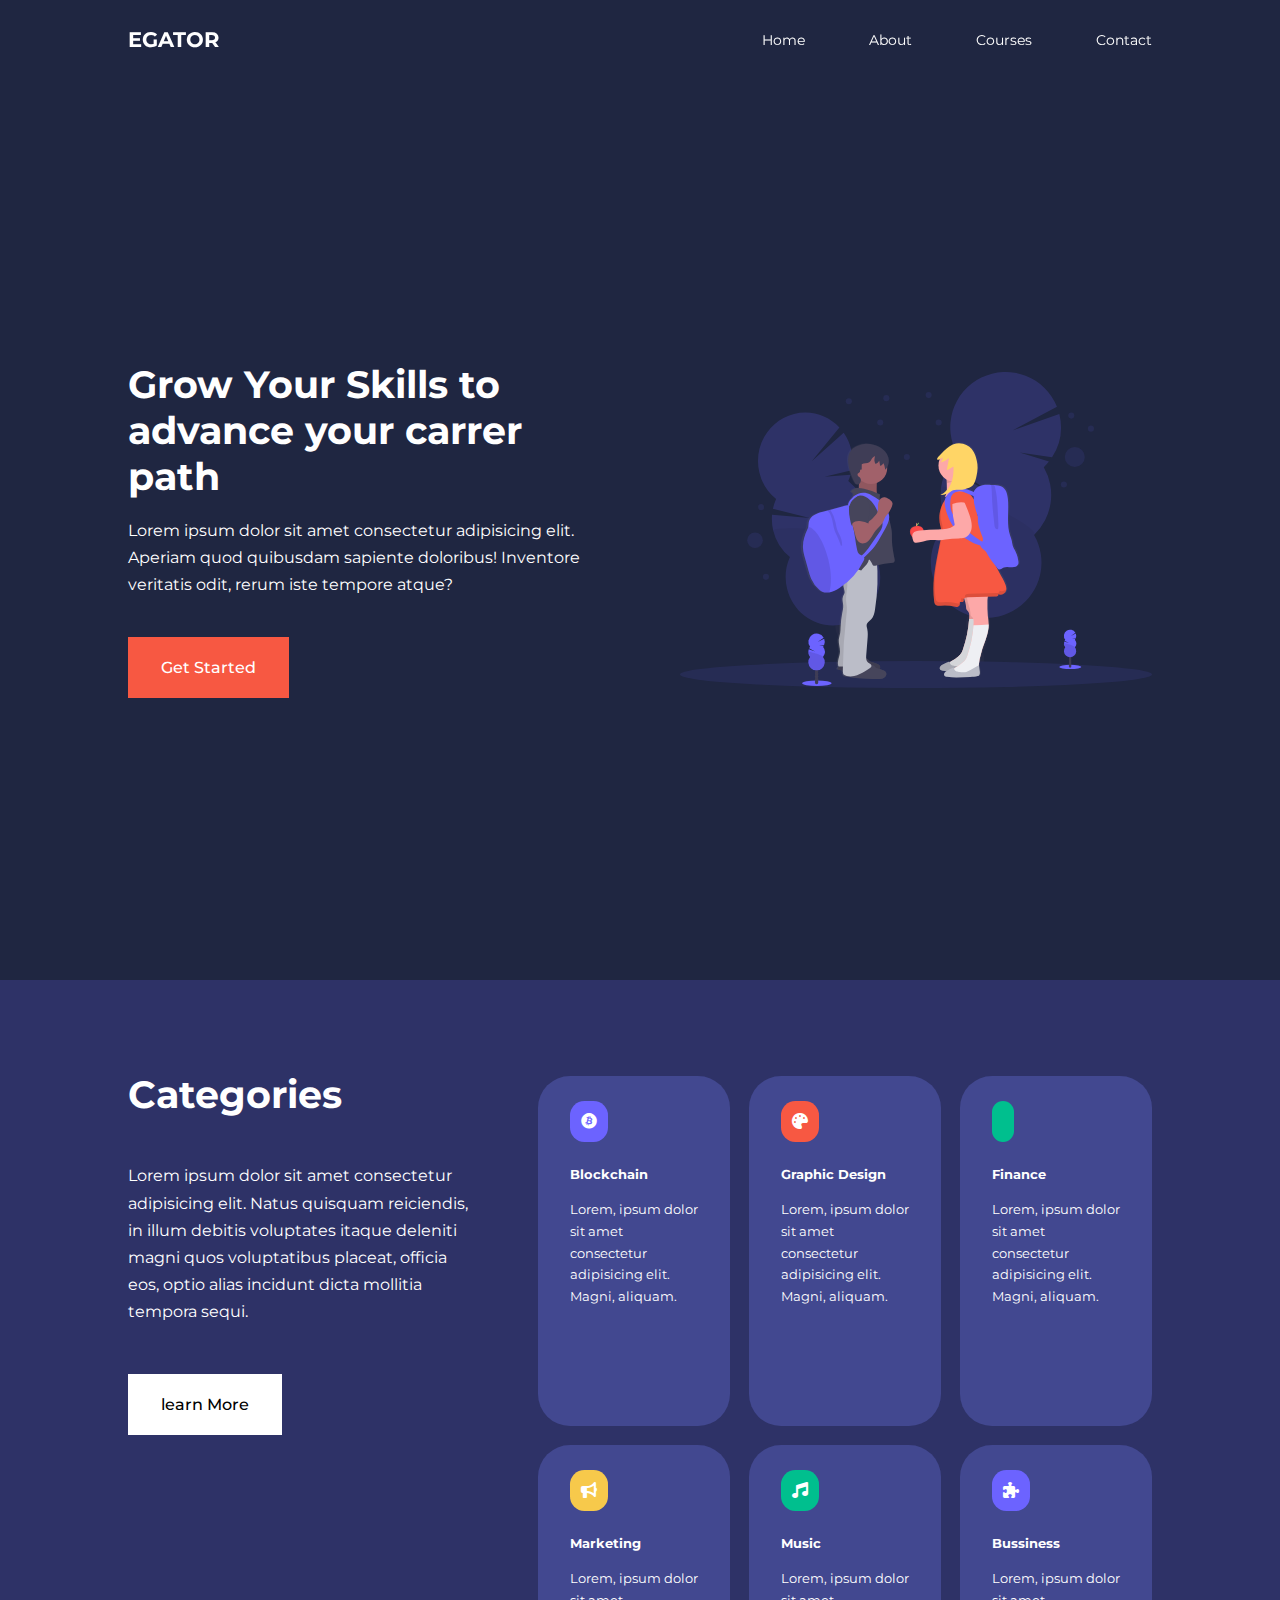
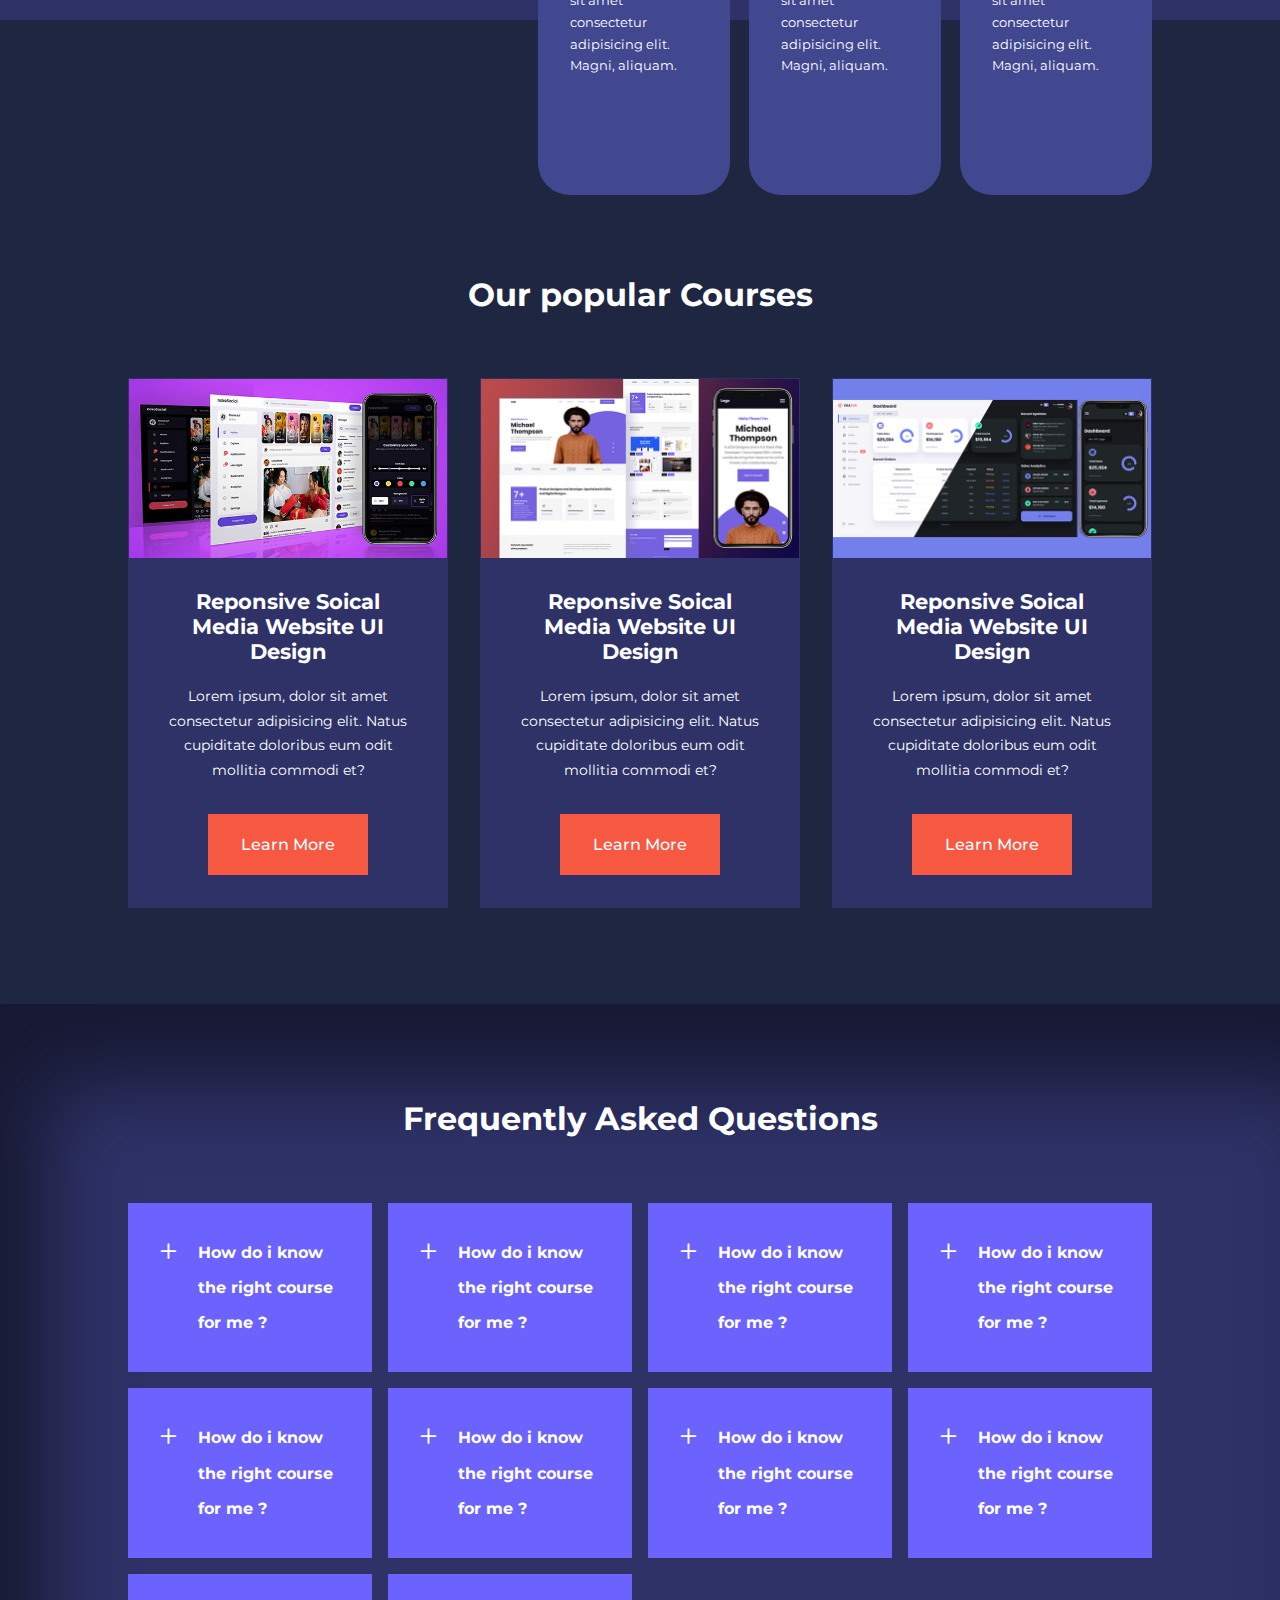
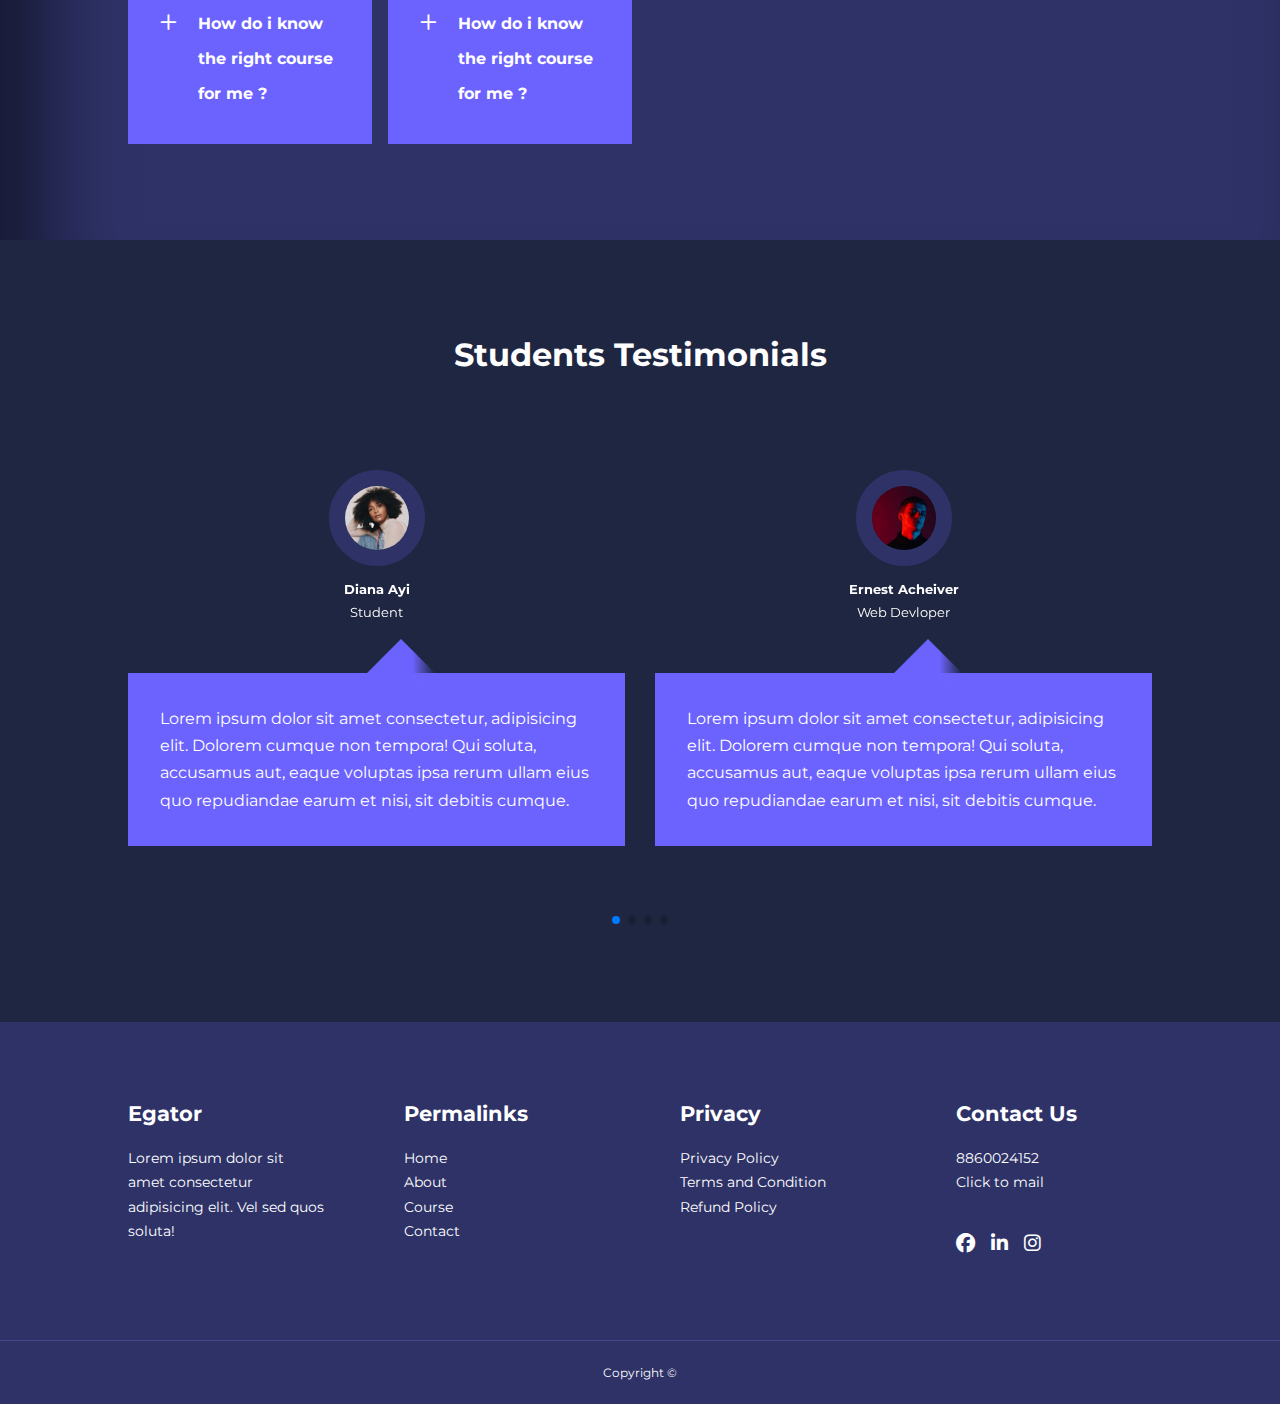
==== index.html @ 8f373053 "adding file first commit" ====
<!DOCTYPE html>
<html lang="en">

<head>
    <meta charset="UTF-8">
    <meta http-equiv="X-UA-Compatible" content="IE=edge">
    <meta name="viewport" content="width=device-width, initial-scale=1.0">
    <title>School Website</title>
    <link rel="stylesheet" href="./style.css">


    <!-- google font -->
    <link rel="preconnect" href="https://fonts.googleapis.com">
<link rel="preconnect" href="https://fonts.gstatic.com" crossorigin>
<link href="https://fonts.googleapis.com/css2?family=Montserrat:wght@300;400;500;600;700;800;900&display=swap" rel="stylesheet">

<!-- font awseome cdn -->
<link rel="stylesheet" href="https://cdnjs.cloudflare.com/ajax/libs/font-awesome/6.1.1/css/all.min.css">


<!-- swipper js -->
<link rel="stylesheet" href="https://unpkg.com/swiper@8/swiper-bundle.min.css"/>

    <script src="./main.js" defer></script>
</head>

<body>

    <nav>               
        <div class="container nav_container">
            <a href="index.html">
                <h4>EGATOR</h4>
            </a>
            <ul class="nav_menu">
                <li><a href="index.html">Home</a></li>
                <li><a href="about.html">About</a></li>
                <li><a href="courses.html">Courses</a></li>
                <li><a href="contact.html">Contact</a></li>

            </ul>
            <button id="open-menu-btn"> <i class="fa-solid fa-bars"></i> </button>

            <button id="close-menu-btn"> <i class="fa-solid fa-xmark"></i> </button>


        </div> <!---conatiner nav_container--->
    </nav>

<!-- ========== XX end of nav bar XX ========= -->

<!-- =============  headrer === ============ -->

<header>
    <div class="container header_container">
        <div class="header_left">

            <h1>Grow Your Skills to advance your carrer path</h1>
            <p>Lorem ipsum dolor sit amet consectetur adipisicing elit. Aperiam quod quibusdam sapiente doloribus! Inventore veritatis odit, rerum iste tempore atque?</p>
            <a href="courses.html" class="btn btn-primary">Get Started</a>

        </div><!--header_left-->



        <div class="header_right">
            <div class="header_right-image">
                <img src="./images/header.svg" alt="">
            </div>
        </div> <!--header_right-->
    </div> <!---conatiner header_conatiner ------>
</header>

<!-- ============= XX  headrer XX =============== -->


<!-- =========== section  ============== -->

    <section class="categories">
        <div class="container categories_container">

            <div class="categories_left">

                <h1>Categories</h1>
                <p>Lorem ipsum dolor sit amet consectetur adipisicing elit. Natus quisquam reiciendis, in illum debitis voluptates itaque deleniti magni quos voluptatibus placeat, officia eos, optio alias incidunt dicta mollitia tempora sequi.</p>
                <a href="#" class="btn">learn More</a>
            </div><!---categories_left-->



            <div class="categories_right">
                <article class="category">
                    
                    <span class="category_icon"><i class="fa-brands fa-bitcoin"></i></span>
                        <h5>Blockchain</h5>
                        <p>Lorem, ipsum dolor sit amet consectetur adipisicing elit. Magni, aliquam.</p>
                </article>



                <article class="category">
                    <span class="category_icon"> <i class="fa-solid fa-palette"></i> </span>

                        <h5>Graphic Design</h5>
                        <p>Lorem, ipsum dolor sit amet consectetur adipisicing elit. Magni, aliquam.</p>
                </article>




                <article class="category">
                    <span class="category_icon"> <i class="fa-light fa-dollar-sign"></i> </span>

                        <h5>Finance</h5>
                        <p>Lorem, ipsum dolor sit amet consectetur adipisicing elit. Magni, aliquam.</p>
                </article>





                <article class="category">
                    <span class="category_icon"> <i class="fa-solid fa-bullhorn"></i> </span>

                        <h5>Marketing</h5>
                        <p>Lorem, ipsum dolor sit amet consectetur adipisicing elit. Magni, aliquam.</p>
                </article>



                <article class="category">
                    <span class="category_icon"> <i class="fa-solid fa-music"></i> </span>

                        <h5>Music</h5>
                        <p>Lorem, ipsum dolor sit amet consectetur adipisicing elit. Magni, aliquam.</p>
                </article>




                <article class="category">
                    <span class="category_icon"> <i class="fa-solid fa-puzzle-piece"></i> </span>

                        <h5>Bussiness</h5>
                        <p>Lorem, ipsum dolor sit amet consectetur adipisicing elit. Magni, aliquam.</p>
                </article>



            </div><!---categories_right-->

        </div> <!-- categories_container --->
    </section>


<!-- =========== XX section XX ============== -->


<!-- ========== Section courses ==== -->
<section class="courses">
    <h2>Our popular Courses</h2>
    <div class="container courses_container">

        <article class="course">
            <div class="courses_image">
                <img src="./images/course1.jpg" alt="">
            </div>
          <div class="courses_info">
            <h4>Reponsive Soical Media Website UI Design</h4>
            <p>Lorem ipsum, dolor sit amet consectetur adipisicing elit. Natus cupiditate doloribus eum odit mollitia commodi et?</p>
            <a href="courses.html" class="btn btn-primary">Learn More</a>
          </div>
        </article>



        <article class="course">
            <div class="courses_image">
                <img src="./images/course2.jpg" alt="">
            </div>
            <div class="courses_info">
                <h4>Reponsive Soical Media Website UI Design</h4>
                <p>Lorem ipsum, dolor sit amet consectetur adipisicing elit. Natus cupiditate doloribus eum odit mollitia commodi et?</p>
                <a href="courses.html" class="btn btn-primary">Learn More</a>
              </div>
        </article>



        <article class="course">
            <div class="courses_image">
                <img src="./images/course3.jpg" alt="">
            </div>
            <div class="courses_info">
                <h4>Reponsive Soical Media Website UI Design</h4>
                <p>Lorem ipsum, dolor sit amet consectetur adipisicing elit. Natus cupiditate doloribus eum odit mollitia commodi et?</p>
                <a href="courses.html" class="btn btn-primary">Learn More</a>
              </div>
        </article>
    </div> <!----cousrses-->
</section>

<!-- ======== XX Section courses XX ==== -->

<!-- ======= faq starts from here ======== -->


    <section class="faqs">
        <h2>Frequently Asked Questions</h2>
        <div class="container faqs_container">
            <article class="faq">
                <div class="faq_icon"><i class="fa-regular fa-plus"></i></div>
                <div class="question_answer">
                  <h4>  How do i know the right course for me ?</h4>

                  <p>Lorem ipsum dolor sit amet consectetur adipisicing elit. Voluptas dicta fuga sint unde nam, eos distinctio consectetur vitae et? At eius hic esse architecto veniam in repellat assumenda sunt maxime.</p>

                </div> <!--question_answer-->
            </article>



            <article class="faq">
                <div class="faq_icon"><i class="fa-regular fa-plus"></i></div>
                <div class="question_answer">
                  <h4>  How do i know the right course for me ?</h4>

                  <p>Lorem ipsum dolor sit amet consectetur adipisicing elit. Voluptas dicta fuga sint unde nam, eos distinctio consectetur vitae et? At eius hic esse architecto veniam in repellat assumenda sunt maxime.</p>

                </div> <!--question_answer-->
            </article>




            <article class="faq">
                <div class="faq_icon"><i class="fa-regular fa-plus"></i></div>
                <div class="question_answer">
                  <h4>  How do i know the right course for me ?</h4>

                  <p>Lorem ipsum dolor sit amet consectetur adipisicing elit. Voluptas dicta fuga sint unde nam, eos distinctio consectetur vitae et? At eius hic esse architecto veniam in repellat assumenda sunt maxime.</p>

                </div> <!--question_answer-->
            </article>



            <article class="faq">
                <div class="faq_icon"><i class="fa-regular fa-plus"></i></div>
                <div class="question_answer">
                  <h4>  How do i know the right course for me ?</h4>

                  <p>Lorem ipsum dolor sit amet consectetur adipisicing elit. Voluptas dicta fuga sint unde nam, eos distinctio consectetur vitae et? At eius hic esse architecto veniam in repellat assumenda sunt maxime.</p>

                </div> <!--question_answer-->
            </article>



            <article class="faq">
                <div class="faq_icon"><i class="fa-regular fa-plus"></i></div>
                <div class="question_answer">
                  <h4>  How do i know the right course for me ?</h4>

                  <p>Lorem ipsum dolor sit amet consectetur adipisicing elit. Voluptas dicta fuga sint unde nam, eos distinctio consectetur vitae et? At eius hic esse architecto veniam in repellat assumenda sunt maxime.</p>

                </div> <!--question_answer-->
            </article>



            <article class="faq">
                <div class="faq_icon"><i class="fa-regular fa-plus"></i></div>
                <div class="question_answer">
                  <h4>  How do i know the right course for me ?</h4>

                  <p>Lorem ipsum dolor sit amet consectetur adipisicing elit. Voluptas dicta fuga sint unde nam, eos distinctio consectetur vitae et? At eius hic esse architecto veniam in repellat assumenda sunt maxime.</p>

                </div> <!--question_answer-->
            </article>




            <article class="faq">
                <div class="faq_icon"><i class="fa-regular fa-plus"></i></div>
                <div class="question_answer">
                  <h4>  How do i know the right course for me ?</h4>

                  <p>Lorem ipsum dolor sit amet consectetur adipisicing elit. Voluptas dicta fuga sint unde nam, eos distinctio consectetur vitae et? At eius hic esse architecto veniam in repellat assumenda sunt maxime.</p>

                </div> <!--question_answer-->
            </article>







            <article class="faq">
                <div class="faq_icon"><i class="fa-regular fa-plus"></i></div>
                <div class="question_answer">
                  <h4>  How do i know the right course for me ?</h4>

                  <p>Lorem ipsum dolor sit amet consectetur adipisicing elit. Voluptas dicta fuga sint unde nam, eos distinctio consectetur vitae et? At eius hic esse architecto veniam in repellat assumenda sunt maxime.</p>

                </div> <!--question_answer-->
            </article>






            <article class="faq">
                <div class="faq_icon"><i class="fa-regular fa-plus"></i></div>
                <div class="question_answer">
                  <h4>  How do i know the right course for me ?</h4>

                  <p>Lorem ipsum dolor sit amet consectetur adipisicing elit. Voluptas dicta fuga sint unde nam, eos distinctio consectetur vitae et? At eius hic esse architecto veniam in repellat assumenda sunt maxime.</p>

                </div> <!--question_answer-->
            </article>






            <article class="faq">
                <div class="faq_icon"><i class="fa-regular fa-plus"></i></div>
                <div class="question_answer">
                  <h4>  How do i know the right course for me ?</h4>

                  <p>Lorem ipsum dolor sit amet consectetur adipisicing elit. Voluptas dicta fuga sint unde nam, eos distinctio consectetur vitae et? At eius hic esse architecto veniam in repellat assumenda sunt maxime.</p>

                </div> <!--question_answer-->
            </article>

        </div>
    </section>

<!-- === XX frequenty asked questions end here XX ===== -->


<!-- ==== testimonials starts here ==== -->

<section class="container testimonials_container mySwiper">
    <h2>Students Testimonials</h2>
    <div class="swiper-wrapper">
        <article class="testimonial swiper-slide">
            <div class="avatar">
                <img src="./images/avatar1.jpg" alt="">
            </div>
            <div class="testimonial_info">
                <h5>Diana Ayi</h5>
                <small>Student</small>
            </div> <!----testimonial_info -->
            <div class="testimonial_body">
                <p>
                    Lorem ipsum dolor sit amet consectetur, adipisicing elit. Dolorem cumque non tempora! Qui soluta, accusamus aut, eaque voluptas ipsa rerum ullam eius quo repudiandae earum et nisi, sit debitis cumque.
                </p>
            </div>
        </article>





        <article class="testimonial swiper-slide">
            <div class="avatar">
                <img src="./images/avatar2.jpg" alt="">
            </div>
            <div class="testimonial_info">
                <h5>Ernest Acheiver</h5>
                <small>Web Devloper</small>
            </div> <!----testimonial_info -->
            <div class="testimonial_body">
                <p>
                    Lorem ipsum dolor sit amet consectetur, adipisicing elit. Dolorem cumque non tempora! Qui soluta, accusamus aut, eaque voluptas ipsa rerum ullam eius quo repudiandae earum et nisi, sit debitis cumque.
                </p>
            </div>
        </article>



        <article class="testimonial swiper-slide">
            <div class="avatar">
                <img src="./images/avatar3.jpg" alt="">
            </div>
            <div class="testimonial_info">
                <h5>Edem Quist</h5>
                <small>Student</small>
            </div> <!----testimonial_info -->
            <div class="testimonial_body">
                <p>
                    Lorem ipsum dolor sit amet consectetur, adipisicing elit. Dolorem cumque non tempora! Qui soluta, accusamus aut, eaque voluptas ipsa rerum ullam eius quo repudiandae earum et nisi, sit debitis cumque.
                </p>
            </div>
        </article>




        <article class="testimonial swiper-slide">
            <div class="avatar">
                <img src="./images/avatar4.jpg" alt="">
            </div>
            <div class="testimonial_info">
                <h5>Hajia Bintu</h5>
                <small>Student</small>
            </div> <!----testimonial_info -->
            <div class="testimonial_body">
                <p>
                    Lorem ipsum dolor sit amet consectetur, adipisicing elit. Dolorem cumque non tempora! Qui soluta, accusamus aut, eaque voluptas ipsa rerum ullam eius quo repudiandae earum et nisi, sit debitis cumque.
                </p>
            </div>
        </article>





        <article class="testimonial swiper-slide">
            <div class="avatar">
                <img src="./images/avatar5.jpg" alt="">
            </div>
            <div class="testimonial_info">
                <h5>Jane Doe</h5>
                <small>Student</small>
            </div> <!----testimonial_info -->
            <div class="testimonial_body">
                <p>
                    Lorem ipsum dolor sit amet consectetur, adipisicing elit. Dolorem cumque non tempora! Qui soluta, accusamus aut, eaque voluptas ipsa rerum ullam eius quo repudiandae earum et nisi, sit debitis cumque.
                </p>
            </div>
        </article>

    </div>

    <!-- swipper  code sandbox-->
    <div class="swiper-pagination"></div>

</section>


<!-- ==== Footer starts here ==== -->

<footer>
    <div class="container footer_container">
        <div class="footer_1">
            <a href="index.html" class="footer_logo"><h4>Egator</h4></a>
            <p>Lorem ipsum dolor sit amet consectetur adipisicing elit. Vel sed quos soluta!</p>
        </div> <!--footer1 -->



        <div class="footer_2">
            <h4>Permalinks</h4>
            <ul class="permalinks">
                <li><a href="index.html">Home</a></li>
                <li><a href="about.html">About</a></li>
                <li><a href="courses.html">Course</a></li>
                <li><a href="contact.html">Contact</a></li>
            </ul>
        </div> <!----footer_2 -->



        <div class="footer footer_3">
            <h4>Privacy</h4>
            <ul class="privacy">
                <li><a href="#">Privacy Policy</a></li>
                <li><a href="#">Terms and Condition</a></li>
                <li><a href="#">Refund Policy</a></li>
            </ul>
        </div> <!---footer_3 -->


        <div class="footer footer_4">
            <h4>Contact Us</h4>
           <div>
            <p class="social-contacts"> 8860024152</p>
            <a class="social-contacts" href="mailto:simerpreet2844@gmail.com">Click to mail</a>
           </div>

           <ul class="footer_socials">
            <li>
                <a href="#"> <i class="fa-brands fa-facebook"></i> </a>
            </li>



            <li>
                <a href="#"> <i class="fa-brands fa-linkedin-in"></i> </a>
            </li>


            <li>
                <a href="#"> <i class="fa-brands fa-instagram"></i> </a>
            </li>



           </ul>

        </div> <!---footer_4 -->


        
    </div> <!----footer_container -->


    <div class="footer_copyright">
        <small>Copyright &copy;</small>
    </div>
</footer>

<!-- ==== Footer Ends here XX ==== -->




<!-- swipper js slidding script -->


<script src="https://unpkg.com/swiper@8/swiper-bundle.min.js"></script>

<!-- swipper js slidding script -->

<script>

var swiper = new Swiper(".mySwiper", {
        slidesPerView: 1,
        spaceBetween: 30,
        pagination: {
          el: ".swiper-pagination",
          clickable: true,
        },
        // when widow width is >= 600px
        breakpoints: {
            600: {
                slidesPerView: 2,

            }
        }
      });
</script>

</body>

</html>
---- style.css ----
@import url('https://fonts.googleapis.com/css2?family=Montserrat:wght@300;400;500;600;700;800;900&display=swap');


*{
    margin: 0;
    padding: 0;
    border: 0;
    outline: 0;
    text-decoration: none;
    list-style: none;
    box-sizing: border-box;
}

:root{
    --color-primary: #6c63ff;
    --color-success: #00bf8e;
    --color-warning: #f7c94b;
    --color-danger: #f75842;
    --color-danger-variant: rgba(247,88,66,0.4);
    --color-white: #fff;
    --color-light: rgba(255,255,255,0.7);
    --color-black: #000;
    --color-bg: #1f2641;
    --color-bg1: #2e3267;
    --color-bg2: #424890;

    --container-width-lg: 80%;
    --container-width-md: 90%;
    --conatiner-width-sm: 94%;

    --transition: all 400ms ease;
}

body{
    font-family: 'Montserrat', sans-serif;
    line-height: 1.7;
    color: var(--color-white);
    background: var(--color-bg);

}

.container{

    width: var(--container-width-lg);
    margin: 0 auto;
}

section{
    padding: 6rem 0;
}

section h2{
    text-align: center;
    margin-bottom: 4rem;
}

h1,
h2,
h3,
h4,
h5 {
    line-height: 1.2;
}

h1{
    font-size: 2.4rem;
}

h2{
    font-size: 2rem;
}

h3{
    font-size: 1.6rem;
}

h4{
    font-size: 1.3rem;
}

a{
    color: var(--color-white);

}

img{
    width: 100%;
    display: block;
    object-fit: cover;
}

.btn{
    display: inline-block;
    background: var(--color-white);
    color: var(--color-black);
    padding: 1rem 2rem;
    border: 1px solid transparent;
    font-weight: 500;
    transition: var(--transition);
}

.btn:hover{
    background: transparent;
    color: var(--color-white);
    border: var(--color-white);
}

.btn-primary{
    background: var(--color-danger);
    color: var(--color-white);
}


/* ============ Navbar ============= */

nav{
    /* background: red; */
    background: transparent;
    width: 100vw;
    height: 5rem;
    position: fixed;
    z-index: 11;
}


/* change navbar on scroll using javascript */

.window-scroll{
    background: var(--color-primary);
    box-shadow: 1rem 1rem 2rem rgba(0, 0, 0, 0.3);
}

/* XX change navbar on scroll using javascript XX */



/* ==== XX change navbar on scroll XX ======= */
.nav_container{
    height: 100%;
    display: flex;
    justify-content: space-between;
    align-items: center;
}

nav button {
    display: none;
}

.nav_menu{
    display: flex;
    justify-content: space-between;
    align-items: center;
    gap: 4rem;
    transition: var(--transition);
}

.nav_menu a{
    font-size: 0.9rem;
}

.nav_menu a:hover{
    color: var(--color-bg2);
}

/* ============= XX NavBar ends here XX ======= */

/* ====== header starts from here ========== */

header{
    position: relative;
    top: 5rem;
    overflow: hidden;
    height: 100vh;
    /* height: auto; */
    margin-bottom: 5rem;
}

.header_container{
    display: grid;
    /* grid-template-rows: repeat(2,100px); */
    grid-template-columns: repeat(auto-fit,minmax(200px,1fr));
    /* grid-auto-rows: 300px; */
    /* grid-template-columns: 1fr 1fr; */
    align-items: center;
    gap: 5rem;
    height: 100%;
}

.header_left p{
    margin: 1rem 0 2.4rem;
}



/* ====== XX Hedaer ends here XX ======= */

/* ===== XX category start here XX ====== */

.categories{
    background: var(--color-bg1);
    height: auto;
}

.categories h1{
    line-height: 1;
    margin-bottom: 3rem;
}

.categories_container{
   
    display: grid;
    /* grid-template-columns: 40% 60%; */
    /* grid-gap: 4 rem; */
}

.categories_left{
    margin-right: 4rem;
}

.categories_left p {
    margin: 1rem 0 3rem;    
}



.categories_right{
    display: grid;
   /* grid-template-columns: repeat(3,1fr); */
   grid-template-columns: repeat(auto-fit,minmax(150px, 1fr));
   grid-auto-rows: 350px;
    margin-top: 3rem;
    gap: 1.2rem;
}

.category{
    /* background: green; */
    background: var(--color-bg2);
    padding: 2rem;
    border-radius: 2rem;
    transition: var(--transition);
}

.category:nth-child(2) .category_icon{
    background: var(--color-danger);
}

.category:nth-child(3) .category_icon{
    background: var(--color-success);
}

.category:nth-child(4) .category_icon{
    background: var(--color-warning);
}


.category:nth-child(5) .category_icon{
    background: var(--color-success);
}


/* .category:nth-child(6) .category_icon{
    background: var(--color-success);
} */


.category:hover {
    box-shadow: 0 3rem 3rem rgba(0, 0, 0, 0.3);
    z-index: 1;
}

.category_icon{
    background: var(--color-primary);
    padding: 0.7rem;
    border-radius: 0.9rem;
}

.category h5{
    margin: 2rem 0 1rem;

}
.category p{
    font-size: 0.8rem;
}

/* === XX Categories starts from here XX ==== */


/* ==== courses section starts here ==== */

/* .courses{
    margin-top: 120rem;
} */

.courses_container{
    display: grid;
    grid-template-columns: repeat(auto-fit,minmax(250px, 1fr));

    /* grid-template-columns: repeat(3, 1fr); */
    grid-gap: 2rem;
}

.course{
        /* background: green; */
    background: var(--color-bg1);
    text-align: center;
    border: 1px solid transparent;
    transition: var(--transition);
}

.course:hover{
    background: transparent;
    border-color: var(--color-primary);
}

.courses_info{
    padding: 2rem;
}

.courses_info p {
    margin: 1.2rem 0 2rem;
    font-size: 0.9rem;
}

/* ==== XX courses section ends here XX ==== */


/* ======== Faqs starts here ========== */
.faqs{
    background: var(--color-bg1);
    box-shadow: inset 3rem 5rem  5rem rgba(0,0,0,0.5); /* to get shadow inside (inset) */
}

.faqs_container{
    display: grid;
    /* grid-template-columns: 1fr 1fr; */
    grid-template-columns: repeat(auto-fit,minmax(200px, 1fr));

    grid-gap: 1rem;

}

.faq{
    padding: 2rem;
    display: flex; /* to put plus icon and h4 tag adjacent */
    align-items: center;
    gap: 1.4rem;
    height: fit-content;
    background: var(--color-primary);
    cursor: pointer;
}

.faq h4{
    font-size: 1rem;
    line-height: 2.2;
}

.faq_icon{
    align-self: flex-start;
    font-size: 1.2rem;
}

.faq p{
    margin-top: 0.8rem;
    display: none;
}

.faq.open p {
    display: block;
}
/* ====== XX Faqs starts here XX ========== */


/* === Testimonials starts from here ====== */

.testimonials_container{
    overflow-x: hidden;
    position: relative;
    margin-bottom: 5rem;


}

.testimonial{
    padding-top: 2rem;
}

/* .avatar{
    overflow: hidden;
    margin: 0 auto 1rem;
    border: 1rem solid var(--color-bg1);
} */

.avatar img{
    width: 6rem;
    height: 6rem;
    border-radius: 50%;
    overflow: hidden;
    margin: 0 auto 1rem;
    border: 1rem solid var(--color-bg1);
}

.testimonial_info{
    text-align: center;
}

.testimonial_body{
    background: var(--color-primary);
    padding: 2rem;
    margin-top: 3rem;
    position: relative;
}

.testimonial_body::before{
    content: "";
    display: block;
    /* background: red; */
    /* background: var(--color-primary); */
    background: linear-gradient(-135deg,
        transparent, 
        var(--color-primary), /* reduce shadow*/
        var(--color-primary), /* reduce shadow*/
        var(--color-primary)
        );
    width: 3rem;
    height: 3rem;
    position: absolute;
    left: 50%;
    top: -1.5rem;
    transform: rotate(45deg);
}

/* == XX Testimonials starts from here XX === */

/* ==== Footer starts here ===== */



/* ==== XX footer ends here XX ===== */
footer{
    background: var(--color-bg1);
    padding-top: 5rem;
    font-size: 0.9rem
}

.footer_container{
    display: grid;
    grid-template-columns: repeat(auto-fit,minmax(100px, 1fr));
    gap: 5rem;
}

.footer_container div h4{
    margin-bottom: 1.2rem;
}

.footer_1 p{
    margin: 0 0 2rem ;
}

footer ul li a{
    margin-bottom: 0.7rem;
}

footer ul li a:hover{
    text-decoration: underline;
}

.footer_socials{
    display: flex;
    /* justify-content: space-between; */
    gap: 1rem;
    font-size: 1.2rem;
    margin-top: 2rem;
}

.social-contacts:hover{
    text-decoration: underline;
}

.footer_copyright {
    text-align: center;
    margin-top: 4rem;
    padding: 1.2rem 0;
    border-top: 1px solid var(--color-bg2);
}



/* media quires */
    


@media screen and (max-width:1024px) {

    .container{
        width: var(--container-width-md)
        
        

        
    }

    h1{
        font-size: 2.2rem;
    }
    h2{
        font-size: 1.7rem;
    }
    h3{
        font-size: 1.4rem;
    }
    h4{
        font-size: 1.2rem;
    }

    /* navbar button */
    nav button{
        display: inline-block;
        background: transparent;
        font-size: 1.8rem;
        color: var(--color-white);
        cursor: pointer;
    }

    nav button#close-menu-btn{
        display: none;
    }
    .nav_menu{
        position: fixed;
        top: 5rem;
        right: 5%;
        height: fit-content;
        width: 18rem;
        flex-direction: column;
        gap: 0;
        display: none;
    }

    .nav_menu li{
        width: 100%;
        height: 5.8rem;
        animation: animateNavItems 1s linear forwards;
        transform-origin: top right;
        opacity: 0;
    }

    .nav_menu li:nth-child(2){
        animation-delay: 200ms;
    }

    .nav_menu li:nth-child(3){
        animation-delay: 200ms;
    }

    .nav_menu li:nth-child(4){
        animation-delay: 300ms;
    }


    @keyframes animateNavItems{
       0%{
        transform: rotateZ(-90deg);
       }
       
       100%{
        transform: rotateZ(0);
        opacity: 1;
       }
    }

    .nav_menu li a {
        background: var(--color-primary);
        box-shadow:  -4rem 6rem 10rem rgba(0,0 ,0 , 0.6);
        width: 100%;
        height: 100%;
        display: grid;
        place-items: center;
    }

    .nav_menu li a:hover{
        background: var(--color-bg2);
        color: var(--color-white);
    }

}




/* large device */

@media screen and (min-width:1024px) {
    .categories{
        height: 40rem;
        margin-bottom: 10rem;
    }
    
    .categories_container{
        display: grid;
        grid-template-columns: 40% 60%;
    }

    .categories_right{
        margin-top: 0;
    }
}
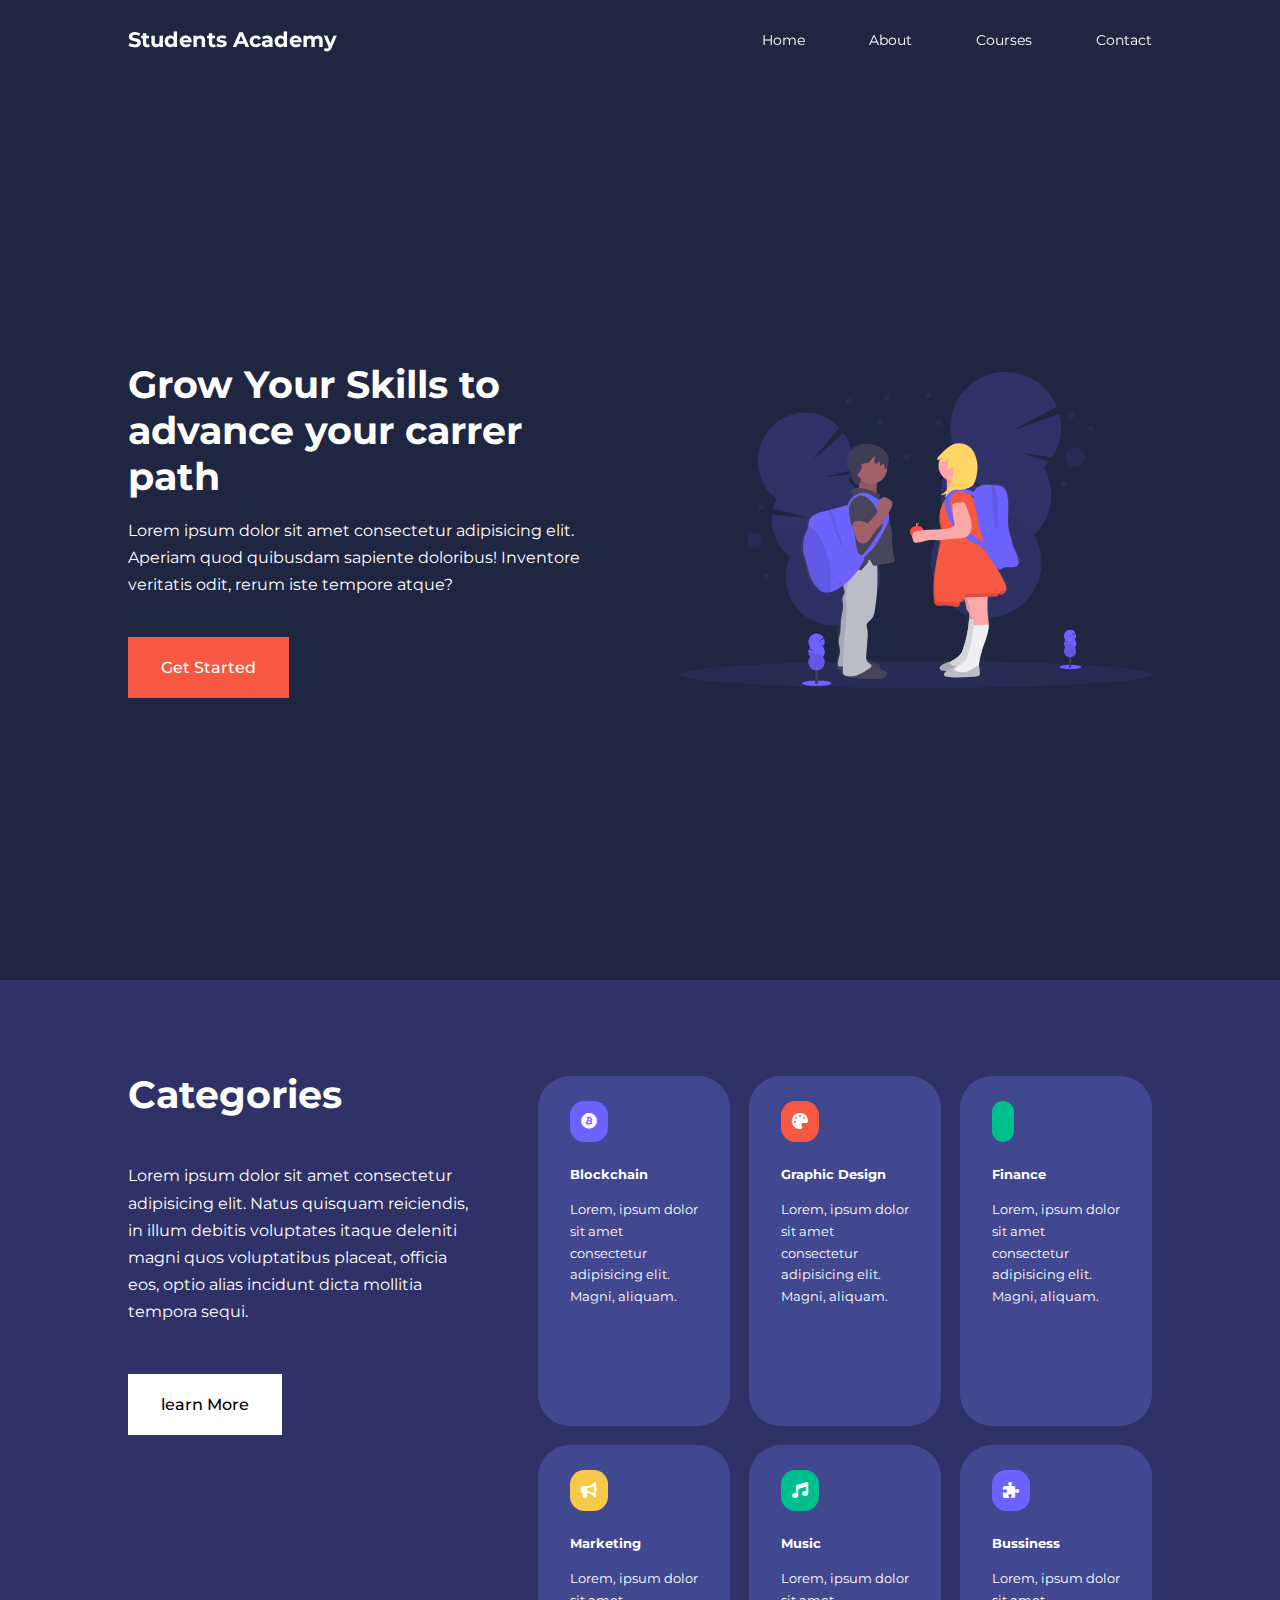
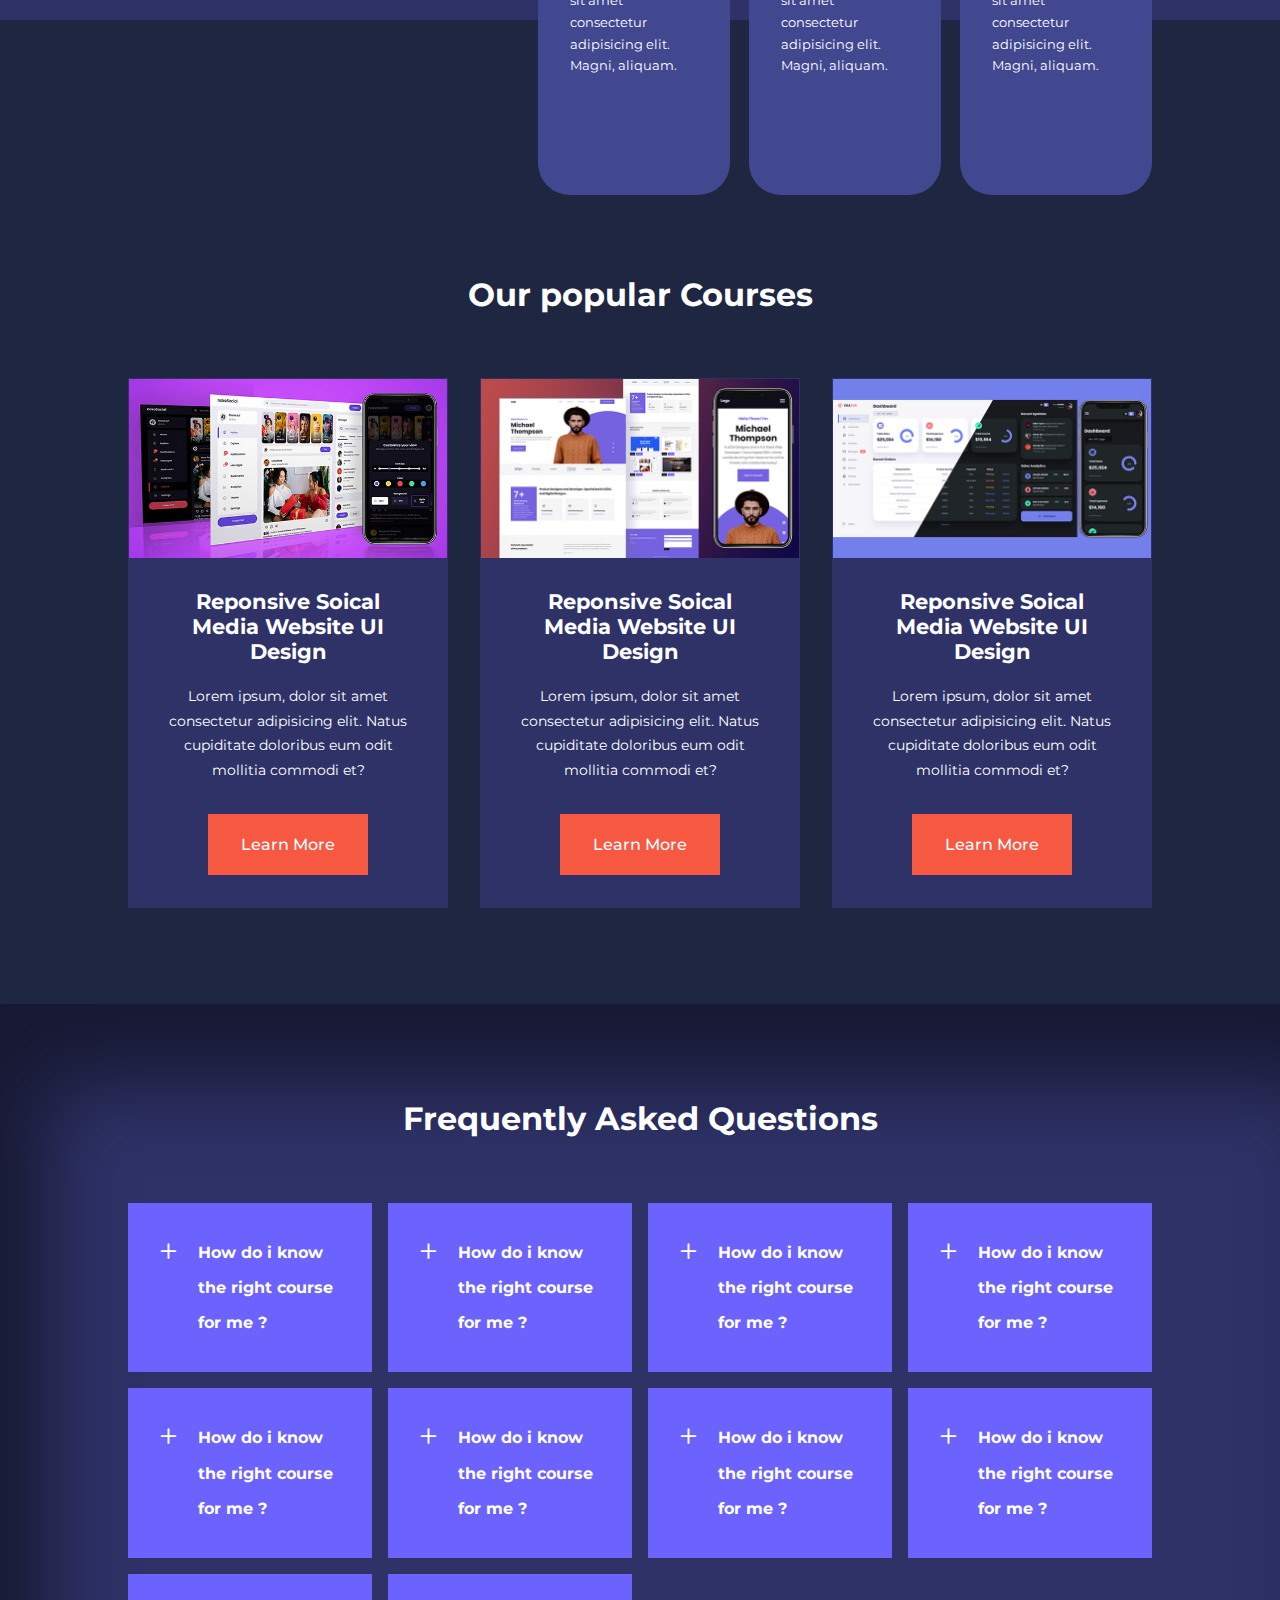
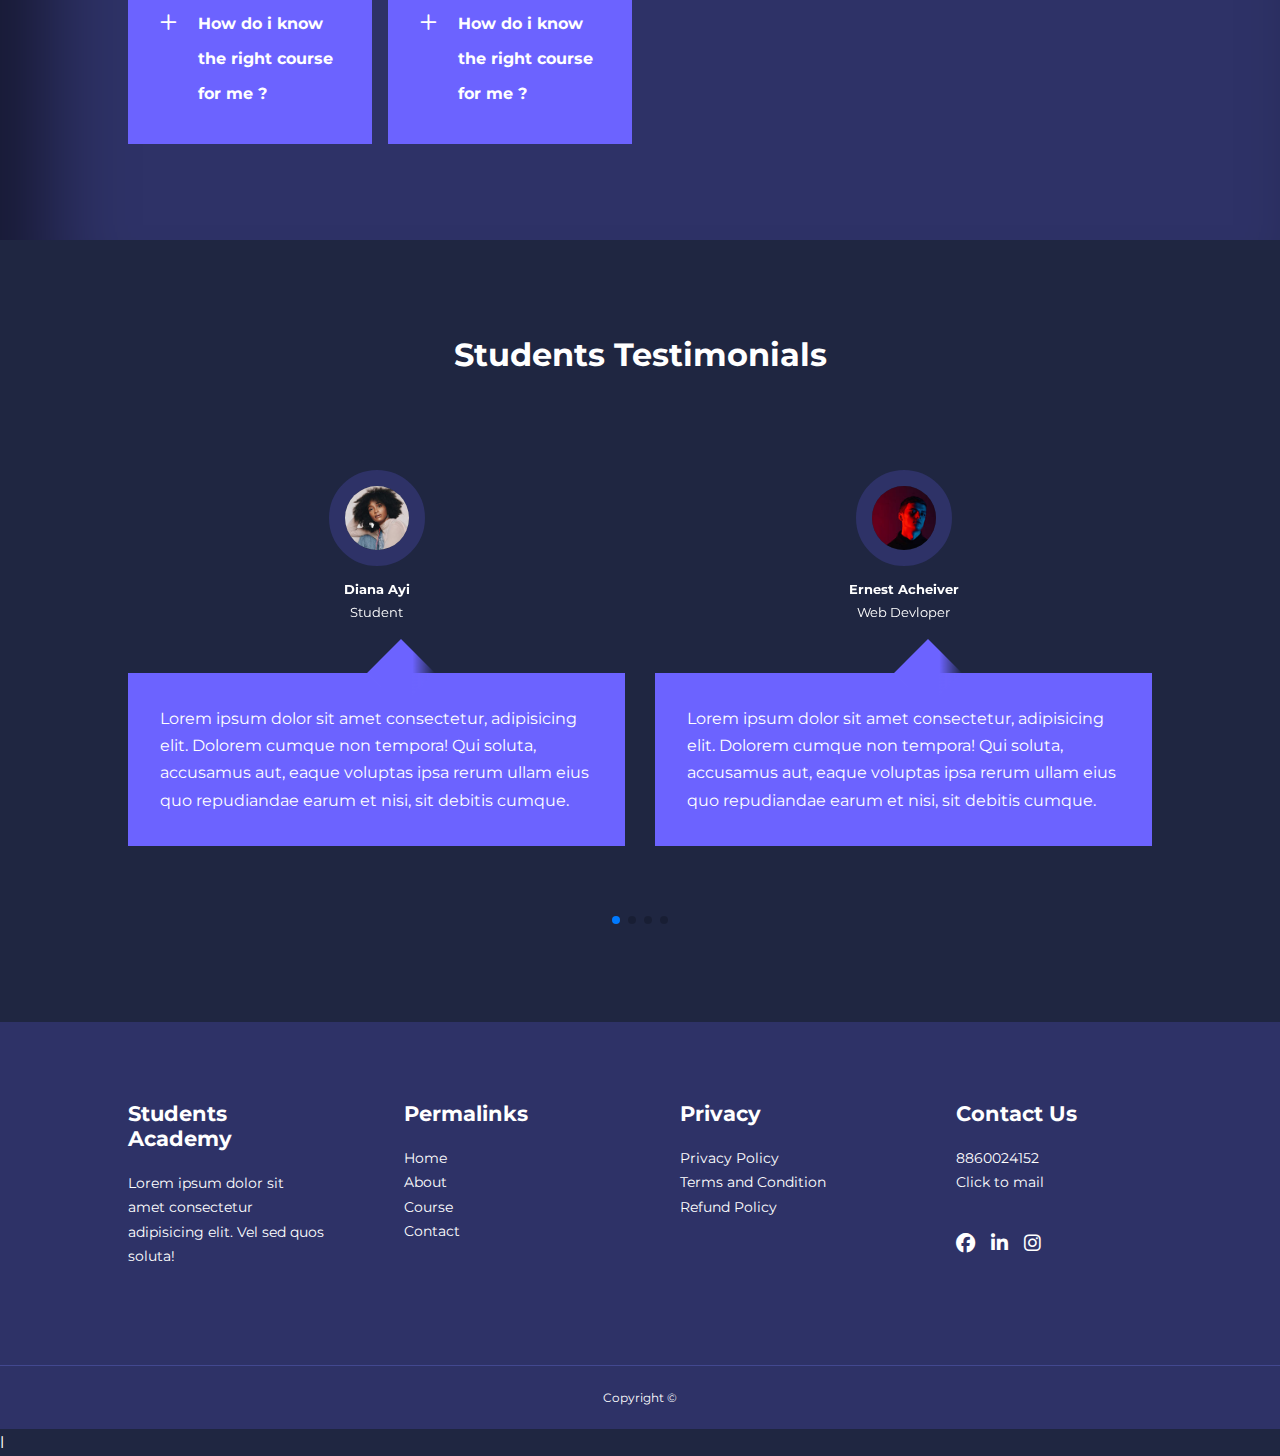
==== commit 8d3d6e02: "updating about courses and contact section" ====
--- a/index.html
+++ b/index.html
@@ -29,7 +29,7 @@
     <nav>               
         <div class="container nav_container">
             <a href="index.html">
-                <h4>EGATOR</h4>
+                <h4>Students Academy</h4>
             </a>
             <ul class="nav_menu">
                 <li><a href="index.html">Home</a></li>
@@ -449,7 +449,7 @@
 <footer>
     <div class="container footer_container">
         <div class="footer_1">
-            <a href="index.html" class="footer_logo"><h4>Egator</h4></a>
+            <a href="index.html" class="footer_logo"><h4>Students Academy</h4></a>
             <p>Lorem ipsum dolor sit amet consectetur adipisicing elit. Vel sed quos soluta!</p>
         </div> <!--footer1 -->
 
@@ -522,7 +522,7 @@
 
 
 <!-- swipper js slidding script -->
-
+l
 
 <script src="https://unpkg.com/swiper@8/swiper-bundle.min.js"></script>
 
